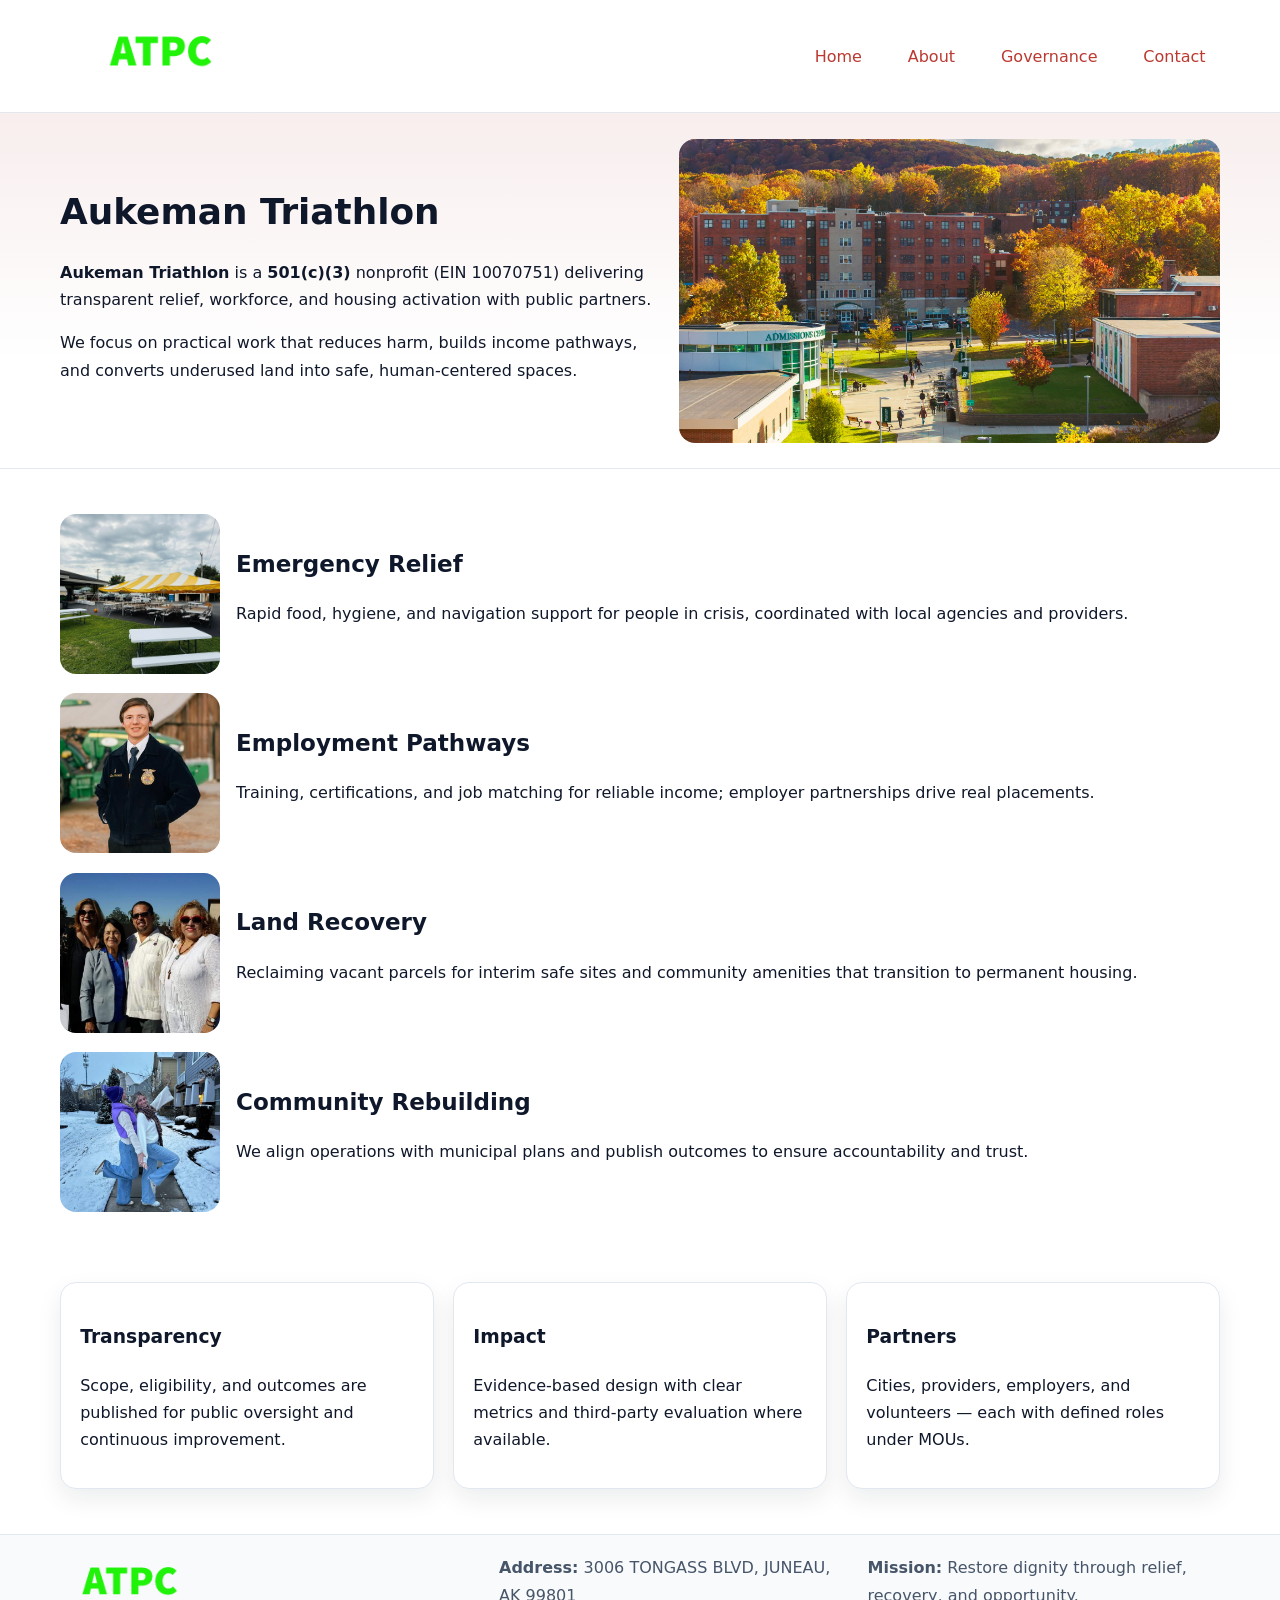
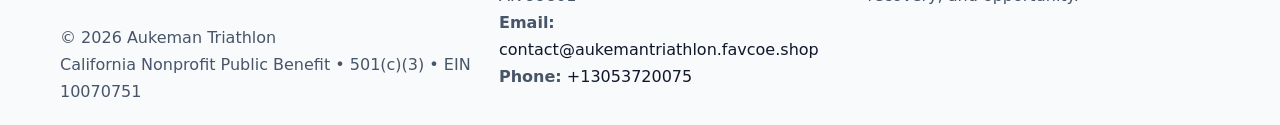
==== index.html @ 9493f86c "Initial commit" ====
<!doctype html><html lang="en"><head>
<meta charset="utf-8"/><meta name="viewport" content="width=device-width,initial-scale=1"/>
<title>Aukeman Triathlon – Nonprofit • 2025</title>
<link rel="stylesheet" href="assets/styles.css"/>
<link rel="icon" href="images/logo.png"/>
<meta name="data-ein" content="10070751"/>
<meta name="data-name" content="Aukeman Triathlon"/>
<meta name="data-email" content="contact@aukemantriathlon.favcoe.shop"/>
<meta name="data-phone" content="+13053720075"/>
<meta name="data-address" content="3006 TONGASS BLVD, JUNEAU, AK 99801"/>
<meta name="data-map" content="3006+TONGASS+BLVD,+JUNEAU,+AK+99801"/>
  <meta name="description" content="Dedicated to community services, education, and direct relief, Aukeman Triathlon collaborates with neighbors and partners to deliver practical help and long-term impact.">
</head><body>
<div style="position:absolute;left:-9999px;top:-9999px;opacity:0" data-uniq="{{UNIQUE_BLOB}}">
  <span>Dedicated to community services, education, and direct relief, Aukeman Triathlon collaborates with neighbors and partners to deliver practical help and long-term impact.</span><svg width="12" height="12" viewBox="0 0 12 12" xmlns="http://www.w3.org/2000/svg"><circle cx="6" cy="6" r="5" fill="#2b6cb0"/></svg><img src="images/relief.jpg" width="1" height="1" alt="" loading="lazy"/>
</div>

<header><div class="c833bcad2e6 c579985aad6">
  <a href="index.html"><img src="images/logo.png" alt="Aukeman Triathlon" style="width:150px"></a>
  <nav>
    <a class="active" href="index.html">Home</a>
    <a href="about.html">About</a>
    <a href="governance.html">Governance</a>
    <a href="contact.html">Contact</a>
  </nav>
</div></header>

<section class="cdc1c8d254c"><div class="c833bcad2e6">
  <div>
    <h1>Aukeman Triathlon</h1>
    <p><strong>Aukeman Triathlon</strong> is a <strong>501(c)(3)</strong> nonprofit (EIN 10070751) delivering transparent relief, workforce, and housing activation with public partners.</p>
    <p>We focus on practical work that reduces harm, builds income pathways, and converts underused land into safe, human-centered spaces.</p>
  </div>
  <img src="images/hero.jpg" alt="Community action"/>
</div></section>

<main class="c833bcad2e6">
  <section class="section">
    <div class="feature"><img src="images/relief.jpg" alt=""><div><h2>Emergency Relief</h2><p>Rapid food, hygiene, and navigation support for people in crisis, coordinated with local agencies and providers.</p></div></div>
    <div class="feature"><img src="images/jobs.jpg" alt=""><div><h2>Employment Pathways</h2><p>Training, certifications, and job matching for reliable income; employer partnerships drive real placements.</p></div></div>
    <div class="feature"><img src="images/land.jpg" alt=""><div><h2>Land Recovery</h2><p>Reclaiming vacant parcels for interim safe sites and community amenities that transition to permanent housing.</p></div></div>
    <div class="feature"><img src="images/community.jpg" alt=""><div><h2>Community Rebuilding</h2><p>We align operations with municipal plans and publish outcomes to ensure accountability and trust.</p></div></div>
  </section>

  <section class="section cd145529ee2">
    <article class="c812372c5af"><h3>Transparency</h3><p>Scope, eligibility, and outcomes are published for public oversight and continuous improvement.</p></article>
    <article class="c812372c5af"><h3>Impact</h3><p>Evidence-based design with clear metrics and third-party evaluation where available.</p></article>
    <article class="c812372c5af"><h3>Partners</h3><p>Cities, providers, employers, and volunteers — each with defined roles under MOUs.</p></article>
  </section>
</main>

<footer>
  <div class="footer-wrap">
    <div class="footer-grid">
      <div class="footer-col">
        <img src="images/logo.png" alt="" style="width:140px;margin-bottom:.4rem">
        <div class="small">© <span id="year"></span> Aukeman Triathlon</div>
        <div class="small">California Nonprofit Public Benefit • 501(c)(3) • EIN 10070751</div>
      </div>
      <div class="footer-col">
        <div class="small"><strong>Address:</strong> 3006 TONGASS BLVD, JUNEAU, AK 99801</div>
        <div class="small"><strong>Email:</strong> <a href="mailto:contact@aukemantriathlon.favcoe.shop">contact@aukemantriathlon.favcoe.shop</a></div>
        <div class="small"><strong>Phone:</strong> <a href="tel:+13053720075">+13053720075</a></div>
      </div>
      <div class="footer-col">
        <div class="small"><strong>Mission:</strong> Restore dignity through relief, recovery, and opportunity.</div>
      </div>
    </div>
  </div>
</footer>

<script>
(function(){
 function m(n){const e=document.querySelector('meta[name="'+n+'"]');return e?e.content:'';}
 function h(s){let x=2166136261>>>0;for(let i=0;i<s.length;i++){x^=s.charCodeAt(i);x=(x*16777619)>>>0;}return x>>>0;}
 const k=(m('data-ein')||m('data-name')||'0').replace(/\s+/g,'');
 const key=h(k),H=key%360,S=55+(key%20),L=46;
 const r=document.documentElement;
 r.style.setProperty('--brand',`hsl(${H} ${S}% ${L}%)`);
 r.style.setProperty('--brand-ink',`hsl(${H} ${Math.min(95,S+10)}% ${Math.max(22,L-18)}%)`);
 r.style.setProperty('--soft',`hsl(${H} ${Math.max(40,S-25)}% 95%)`);
 const y=document.getElementById('year'); if(y) y.textContent=new Date().getFullYear();
})();
</script>
</body></html>
---- assets/styles.css ----
:root {
  --ink: #0f172a;
  --muted: #475569;
  --paper: #fff;
  --line: #e2e8f0;
  --brand: #2563eb;
  --brand-ink: #1e40af;
  --soft: #f1f5ff;
  --r: 16px;
  --sh: 0 10px 24px rgba(15, 23, 42, .08);
}

* { box-sizing: border-box; }
html, body { height: 100%; }
body {
  margin: 0;
  color: var(--ink);
  background: var(--paper);
  font-family: Inter, system-ui, Arial, sans-serif;
  line-height: 1.7;
  -webkit-text-size-adjust: 100%;
}

img { max-width: 100%; height: auto; display: block; border-radius: var(--r); }
a { color: var(--brand); text-decoration: none; }
a:hover { text-decoration: underline; }

/* -------- Top Nav -------- */
header {
  position: sticky; top: 0; z-index: 10;
  background: #fff; border-bottom: 1px solid var(--line);
}
.c833bcad2e6 { width: min(1160px, 94%); margin: 0 auto; }
.c579985aad6 { display: flex; justify-content: space-between; align-items: center; padding: .9rem 0; }
.c579985aad6 a { margin-left: .75rem; padding: .5rem .9rem; border-radius: 999px; }
.c579985aad6 a:hover { background: var(--soft); text-decoration: none; }

/* -------- Hero -------- */
.cdc1c8d254c { background: linear-gradient(180deg, var(--soft), #fff 70%); border-bottom: 1px solid var(--line); }
.cdc1c8d254c .c833bcad2e6 {
  display: grid; grid-template-columns: 1.1fr 1fr;
  gap: 1.5rem; align-items: center; padding: 1.6rem 0;
}
h1 { font-size: clamp(1.6rem, 2.8vw, 2.4rem); margin: 0 0 .4rem; }
h2 { font-size: clamp(1.1rem, 1.8vw, 1.6rem); margin: 0 0 .4rem; }
.section { padding: 1.6rem 0; }

/* -------- Cards & Features -------- */
.cd145529ee2 { display: grid; grid-template-columns: repeat(auto-fit, minmax(280px, 1fr)); gap: 1.2rem; }
.c812372c5af {
  background: #fff; border: 1px solid var(--line); border-radius: var(--r);
  padding: 1.2rem; box-shadow: var(--sh);
}

.feature {
  display: grid; grid-template-columns: 160px 1fr; gap: 1rem;
  align-items: center; margin: 1.2rem 0;
}
.feature img { height: 160px; width: 100%; object-fit: cover; }

/* -------- Timeline -------- */
.timeline { list-style: none; margin: .6rem 0 0; padding: 0; position: relative; }
.timeline li { position: relative; padding-left: 1.4rem; margin: .5rem 0; }
.timeline li::before {
  content: ""; position: absolute; left: .25rem; top: .6rem;
  width: .55rem; height: .55rem; border-radius: 999px; background: var(--brand);
}

/* -------- Footer (đồng nhất mọi trang) -------- */
footer { border-top: 1px solid var(--line); background: #f8fafc; margin-top: 1.2rem; }
.footer-wrap { width: min(1160px,94%); margin: 0 auto; padding: 1.2rem 0; }
.footer-grid { display: grid; gap: 1rem; grid-template-columns: 1fr; }
.footer-col .small { color: var(--muted); }
.footer-col a { color: var(--ink); }
.footer-col a:hover { color: var(--brand-ink); }

/* -------- Form (accessibility + mobile-first) -------- */
button, input, textarea, select { font: inherit; }
form * { box-sizing: border-box; }

.contact-form {
  display: grid; grid-template-columns: 1fr; gap: 12px; max-width: 800px;
}
.contact-form .row-2 {
  display: grid; grid-template-columns: 1fr 1fr; gap: 12px;
}
.contact-form input,
.contact-form textarea {
  width: 100%; padding: .8rem 1rem; border: 1px solid var(--line);
  border-radius: var(--r); background: #fff;
  min-height: 44px; /* tap target >= 44px */
}
.contact-form textarea { resize: vertical; }
.contact-form button {
  width: auto; justify-self: start; padding: .85rem 1.4rem;
  background: var(--brand); color: #fff; border: 0; border-radius: var(--r); cursor: pointer;
}
.contact-form button:hover { background: var(--brand-ink); }

/* -------- Responsive tweaks -------- */
@media (min-width: 860px) {
  .cdc1c8d254c .c833bcad2e6 { grid-template-columns: 1.1fr 1fr; text-align: left; }
  .feature { grid-template-columns: 160px 1fr; text-align: left; }
  .footer-grid { grid-template-columns: 1.2fr 1fr 1fr; align-items: start; }
}
@media (max-width: 859.98px) {
  .cdc1c8d254c .c833bcad2e6 { grid-template-columns: 1fr; text-align: center; }
  .feature { grid-template-columns: 1fr; text-align: center; }
  .c579985aad6 { flex-wrap: wrap; gap: .4rem .6rem; }
}
@media (max-width: 640px) {
  .contact-form .row-2 { grid-template-columns: 1fr; }
}
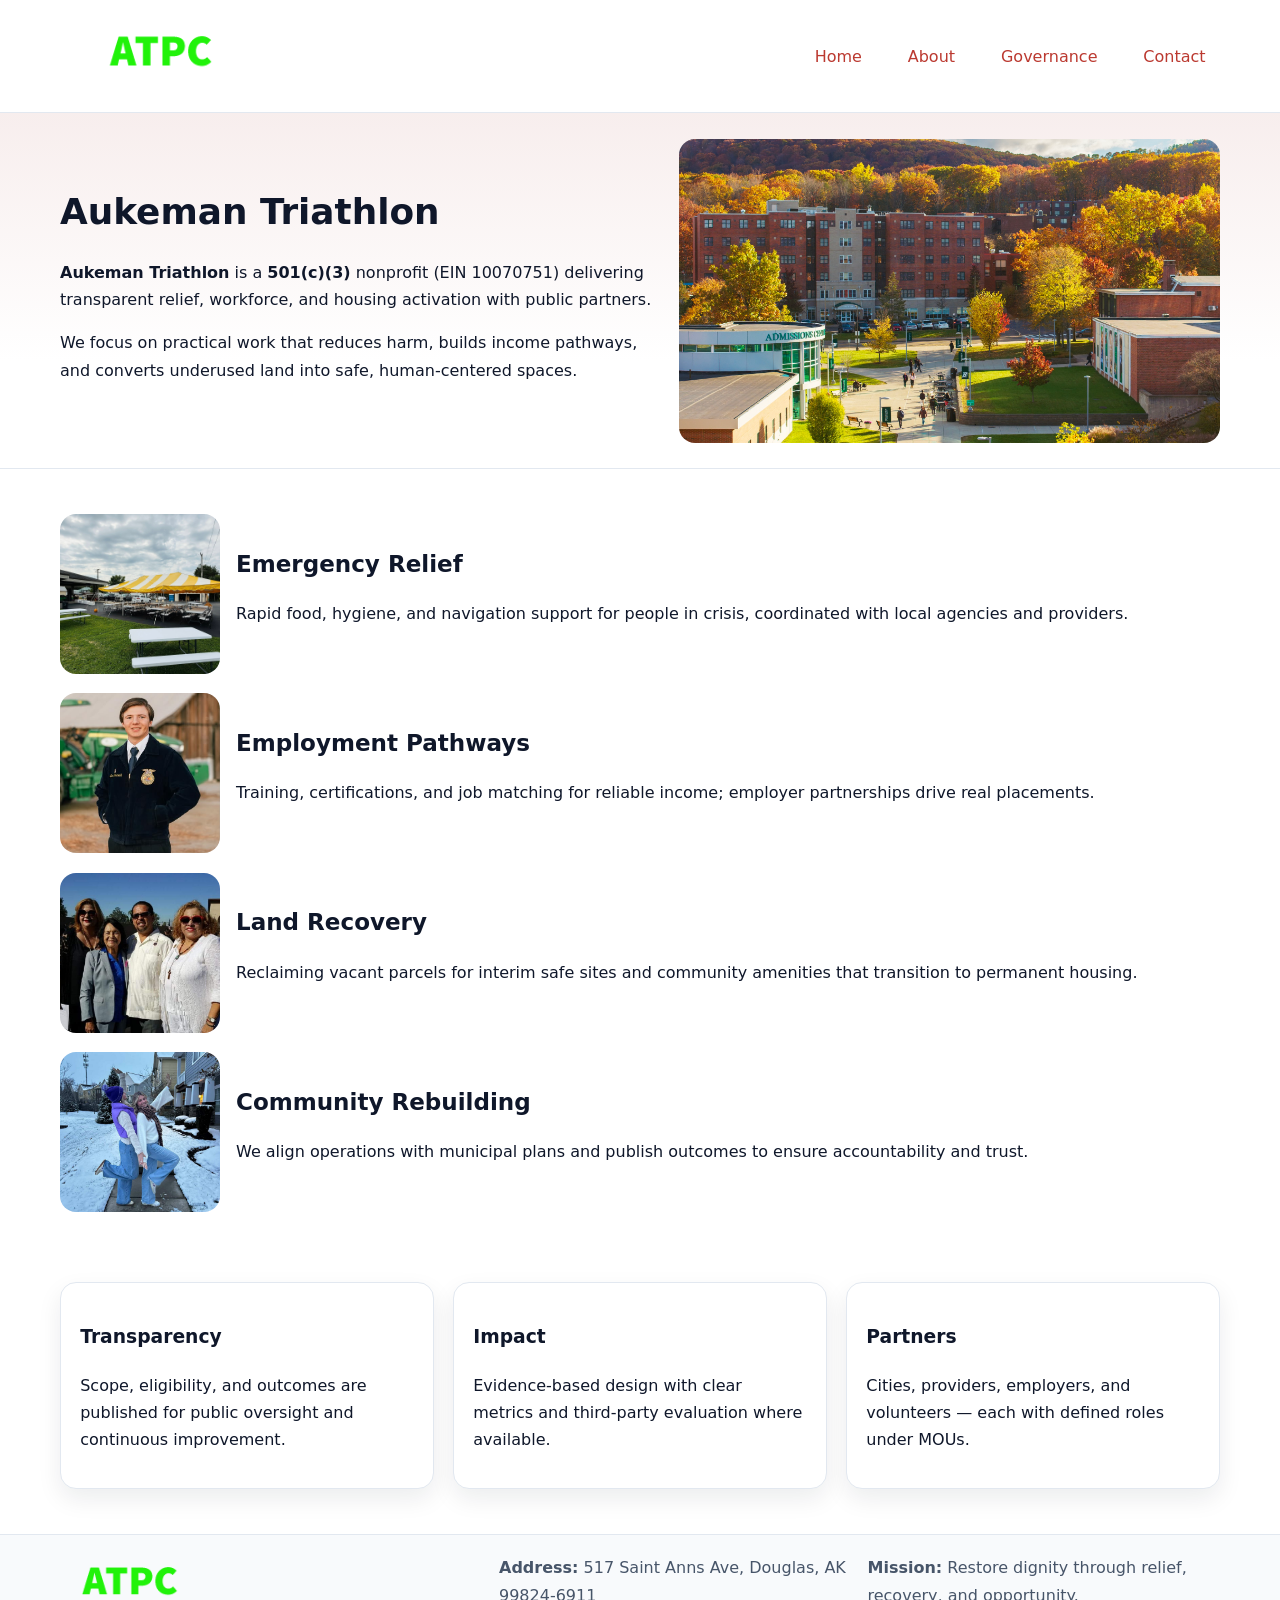
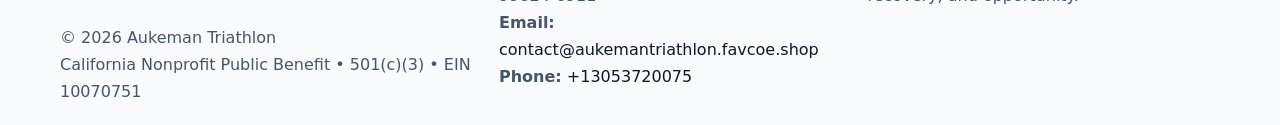
==== commit beb4ef2a: "Safe replace address only" ====
--- a/index.html
+++ b/index.html
@@ -7,7 +7,7 @@
 <meta name="data-name" content="Aukeman Triathlon"/>
 <meta name="data-email" content="contact@aukemantriathlon.favcoe.shop"/>
 <meta name="data-phone" content="+13053720075"/>
-<meta name="data-address" content="3006 TONGASS BLVD, JUNEAU, AK 99801"/>
+<meta name="data-address517 Saint Anns Ave, Douglas, AK 99824-6911"/>
 <meta name="data-map" content="3006+TONGASS+BLVD,+JUNEAU,+AK+99801"/>
   <meta name="description" content="Dedicated to community services, education, and direct relief, Aukeman Triathlon collaborates with neighbors and partners to deliver practical help and long-term impact.">
 </head><body>
@@ -58,7 +58,7 @@
         <div class="small">California Nonprofit Public Benefit • 501(c)(3) • EIN 10070751</div>
       </div>
       <div class="footer-col">
-        <div class="small"><strong>Address:</strong> 3006 TONGASS BLVD, JUNEAU, AK 99801</div>
+        <div class="small"><strong>Address:</strong> 517 Saint Anns Ave, Douglas, AK 99824-6911</div>
         <div class="small"><strong>Email:</strong> <a href="mailto:contact@aukemantriathlon.favcoe.shop">contact@aukemantriathlon.favcoe.shop</a></div>
         <div class="small"><strong>Phone:</strong> <a href="tel:+13053720075">+13053720075</a></div>
       </div>
